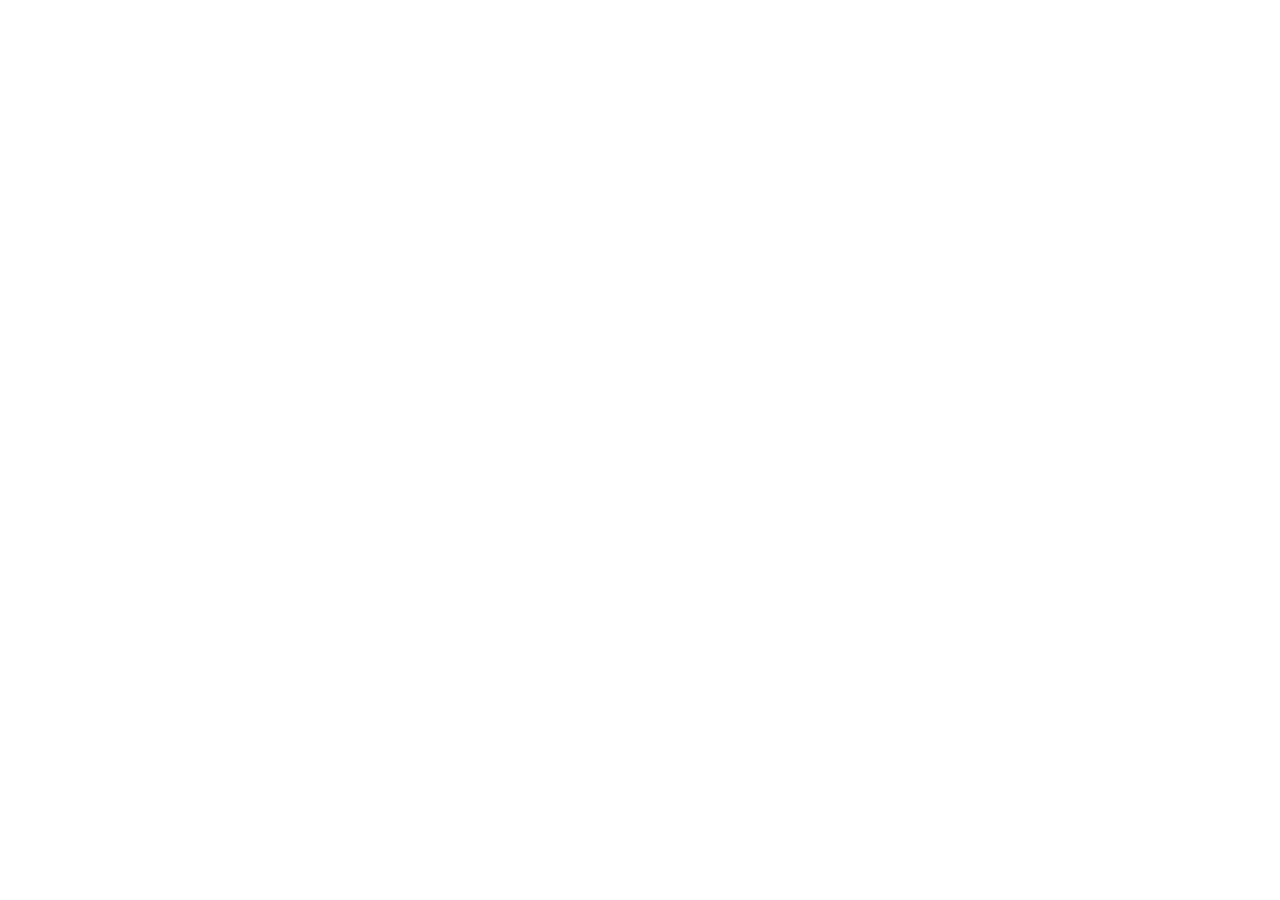
==== static/index.html @ a9716b4d "Backend done" ====
<!DOCTYPE html>
<html lang="en">
<head>
    <meta charset="UTF-8">
    <meta name="viewport" content="width=device-width, initial-scale=1.0">
    <title>Judges of Hades</title>
    <script src="https://cdn.tailwindcss.com"></script>
    <script crossorigin src="https://unpkg.com/react@18/umd/react.production.min.js"></script>
    <script crossorigin src="https://unpkg.com/react-dom@18/umd/react-dom.production.min.js"></script>
    <script src="https://unpkg.com/@babel/standalone/babel.min.js"></script>
</head>
<body>
    <div id="root"></div>

    <script type="text/babel">
        const { useState } = React;

        // Simple icon components
        const Gavel = ({ className }) => (
            <svg className={className} fill="none" stroke="currentColor" viewBox="0 0 24 24">
                <path strokeLinecap="round" strokeLinejoin="round" strokeWidth={2} d="M3 6l3 1m0 0l-3 9a5.002 5.002 0 006.001 0M6 7l3 9M6 7l6-2m6 2l3-1m-3 1l-3 9a5.002 5.002 0 006.001 0M18 7l3 9m-3-9l-6-2m0-2v2m0 16V5m0 16H9m3 0h3" />
            </svg>
        );

        const Send = ({ className }) => (
            <svg className={className} fill="none" stroke="currentColor" viewBox="0 0 24 24">
                <path strokeLinecap="round" strokeLinejoin="round" strokeWidth={2} d="M12 19l9 2-9-18-9 18 9-2zm0 0v-8" />
            </svg>
        );

        const Brain = ({ className }) => (
            <svg className={className} fill="none" stroke="currentColor" viewBox="0 0 24 24">
                <path strokeLinecap="round" strokeLinejoin="round" strokeWidth={2} d="M9.663 17h4.673M12 3v1m6.364 1.636l-.707.707M21 12h-1M4 12H3m3.343-5.657l-.707-.707m2.828 9.9a5 5 0 117.072 0l-.548.547A3.374 3.374 0 0014 18.469V19a2 2 0 11-4 0v-.531c0-.895-.356-1.754-.988-2.386l-.548-.547z" />
            </svg>
        );

        const Cog = ({ className }) => (
            <svg className={className} fill="none" stroke="currentColor" viewBox="0 0 24 24">
                <path strokeLinecap="round" strokeLinejoin="round" strokeWidth={2} d="M10.325 4.317c.426-1.756 2.924-1.756 3.35 0a1.724 1.724 0 002.573 1.066c1.543-.94 3.31.826 2.37 2.37a1.724 1.724 0 001.065 2.572c1.756.426 1.756 2.924 0 3.35a1.724 1.724 0 00-1.066 2.573c.94 1.543-.826 3.31-2.37 2.37a1.724 1.724 0 00-2.572 1.065c-.426 1.756-2.924 1.756-3.35 0a1.724 1.724 0 00-2.573-1.066c-1.543.94-3.31-.826-2.37-2.37a1.724 1.724 0 00-1.065-2.572c-1.756-.426-1.756-2.924 0-3.35a1.724 1.724 0 001.066-2.573c-.94-1.543.826-3.31 2.37-2.37.996.608 2.296.07 2.572-1.065z" />
                <path strokeLinecap="round" strokeLinejoin="round" strokeWidth={2} d="M15 12a3 3 0 11-6 0 3 3 0 016 0z" />
            </svg>
        );

        const DollarSign = ({ className }) => (
            <svg className={className} fill="none" stroke="currentColor" viewBox="0 0 24 24">
                <path strokeLinecap="round" strokeLinejoin="round" strokeWidth={2} d="M12 8c-1.657 0-3 .895-3 2s1.343 2 3 2 3 .895 3 2-1.343 2-3 2m0-8c1.11 0 2.08.402 2.599 1M12 8V7m0 1v8m0 0v1m0-1c-1.11 0-2.08-.402-2.599-1M21 12a9 9 0 11-18 0 9 9 0 0118 0z" />
            </svg>
        );

        const ThumbsUp = ({ className }) => (
            <svg className={className} fill="none" stroke="currentColor" viewBox="0 0 24 24">
                <path strokeLinecap="round" strokeLinejoin="round" strokeWidth={2} d="M14 10h4.764a2 2 0 011.789 2.894l-3.5 7A2 2 0 0115.263 21h-4.017c-.163 0-.326-.02-.485-.06L7 20m7-10V5a2 2 0 00-2-2h-.095c-.5 0-.905.405-.905.905 0 .714-.211 1.412-.608 2.006L7 11v9m7-10h-2M7 20H5a2 2 0 01-2-2v-6a2 2 0 012-2h2.5" />
            </svg>
        );

        const AlertCircle = ({ className }) => (
            <svg className={className} fill="none" stroke="currentColor" viewBox="0 0 24 24">
                <path strokeLinecap="round" strokeLinejoin="round" strokeWidth={2} d="M12 8v4m0 4h.01M21 12a9 9 0 11-18 0 9 9 0 0118 0z" />
            </svg>
        );

        const Loader2 = ({ className }) => (
            <svg className={className} fill="none" stroke="currentColor" viewBox="0 0 24 24">
                <path strokeLinecap="round" strokeLinejoin="round" strokeWidth={2} d="M4 4v5h.582m15.356 2A8.001 8.001 0 004.582 9m0 0H9m11 11v-5h-.581m0 0a8.003 8.003 0 01-15.357-2m15.357 2H15" />
            </svg>
        );

        function HadesUI() {
            const [problem, setProblem] = useState('');
            const [loading, setLoading] = useState(false);
            const [result, setResult] = useState(null);
            const [error, setError] = useState('');
            const [feedbackSent, setFeedbackSent] = useState(false);

            const API_URL = '';  // Empty string uses same origin

            const handleSubmit = async () => {
                if (!problem.trim()) return;

                setLoading(true);
                setError('');
                setResult(null);
                setFeedbackSent(false);

                try {
                    const response = await fetch(`${API_URL}/decide`, {
                        method: 'POST',
                        headers: { 'Content-Type': 'application/json' },
                        body: JSON.stringify({ problem: problem.trim() })
                    });

                    if (!response.ok) throw new Error('Failed to get decision');

                    const data = await response.json();
                    setResult(data);
                } catch (err) {
                    setError(err.message || 'Something went wrong. Make sure your API is running.');
                } finally {
                    setLoading(false);
                }
            };

            const handleFeedback = async (agent) => {
                if (!result?.decision_id) return;

                try {
                    await fetch(`${API_URL}/feedback`, {
                        method: 'POST',
                        headers: { 'Content-Type': 'application/json' },
                        body: JSON.stringify({
                            decision_id: result.decision_id,
                            chosen_agent: agent
                        })
                    });
                    setFeedbackSent(true);
                } catch (err) {
                    console.error('Feedback error:', err);
                }
            };

            return (
                <div className="min-h-screen bg-gradient-to-br from-gray-900 via-purple-900 to-gray-900 p-4 md:p-8">
                    <div className="max-w-6xl mx-auto">
                        <div className="text-center mb-8">
                            <div className="flex items-center justify-center gap-3 mb-2">
                                <Gavel className="w-10 h-10 text-purple-400" />
                                <h1 className="text-4xl md:text-5xl font-bold text-white">
                                    Judges of Hades
                                </h1>
                            </div>
                            <p className="text-gray-300 text-lg">
                                Multi-Agent Decision Intelligence System
                            </p>
                        </div>

                        <div className="bg-gray-800/50 backdrop-blur-sm rounded-2xl p-6 md:p-8 shadow-2xl border border-purple-500/20 mb-8">
                            <label className="block text-gray-200 font-semibold mb-3 text-lg">
                                Describe your business problem:
                            </label>
                            <textarea
                                value={problem}
                                onChange={(e) => setProblem(e.target.value)}
                                placeholder="e.g., Should we expand to a new market with limited budget?"
                                className="w-full h-32 bg-gray-700/50 text-white rounded-lg p-4 border border-gray-600 focus:border-purple-500 focus:ring-2 focus:ring-purple-500/50 outline-none resize-none"
                                disabled={loading}
                            />
                            <button
                                onClick={handleSubmit}
                                disabled={loading || !problem.trim()}
                                className="mt-4 w-full md:w-auto px-8 py-3 bg-purple-600 hover:bg-purple-700 disabled:bg-gray-600 disabled:cursor-not-allowed text-white font-semibold rounded-lg transition-colors flex items-center justify-center gap-2"
                            >
                                {loading ? (
                                    <>
                                        <Loader2 className="w-5 h-5 animate-spin" />
                                        Consulting the Judges...
                                    </>
                                ) : (
                                    <>
                                        <Send className="w-5 h-5" />
                                        Get Decision
                                    </>
                                )}
                            </button>

                            {error && (
                                <div className="mt-4 bg-red-900/30 border border-red-500 rounded-lg p-4 flex items-start gap-3">
                                    <AlertCircle className="w-5 h-5 text-red-400 flex-shrink-0 mt-0.5" />
                                    <div>
                                        <p className="text-red-200 font-semibold">Error</p>
                                        <p className="text-red-300 text-sm">{error}</p>
                                    </div>
                                </div>
                            )}
                        </div>

                        {result && (
                            <div className="space-y-6">
                                <div className="grid md:grid-cols-3 gap-4">
                                    <div className="bg-gradient-to-br from-blue-900/50 to-gray-800/50 rounded-xl p-5 border border-blue-500/30">
                                        <div className="flex items-center gap-2 mb-3">
                                            <Brain className="w-6 h-6 text-blue-400" />
                                            <h3 className="text-xl font-bold text-white">Sales</h3>
                                        </div>
                                        <p className="text-gray-300 text-sm leading-relaxed">
                                            {result.agents?.sales || 'No recommendation'}
                                        </p>
                                        {!feedbackSent && (
                                            <button
                                                onClick={() => handleFeedback('sales')}
                                                className="mt-4 text-blue-400 hover:text-blue-300 text-sm font-medium flex items-center gap-1"
                                            >
                                                <ThumbsUp className="w-4 h-4" />
                                                Prefer this
                                            </button>
                                        )}
                                    </div>

                                    <div className="bg-gradient-to-br from-green-900/50 to-gray-800/50 rounded-xl p-5 border border-green-500/30">
                                        <div className="flex items-center gap-2 mb-3">
                                            <Cog className="w-6 h-6 text-green-400" />
                                            <h3 className="text-xl font-bold text-white">Operations</h3>
                                        </div>
                                        <p className="text-gray-300 text-sm leading-relaxed">
                                            {result.agents?.operations || 'No recommendation'}
                                        </p>
                                        {!feedbackSent && (
                                            <button
                                                onClick={() => handleFeedback('operations')}
                                                className="mt-4 text-green-400 hover:text-green-300 text-sm font-medium flex items-center gap-1"
                                            >
                                                <ThumbsUp className="w-4 h-4" />
                                                Prefer this
                                            </button>
                                        )}
                                    </div>

                                    <div className="bg-gradient-to-br from-yellow-900/50 to-gray-800/50 rounded-xl p-5 border border-yellow-500/30">
                                        <div className="flex items-center gap-2 mb-3">
                                            <DollarSign className="w-6 h-6 text-yellow-400" />
                                            <h3 className="text-xl font-bold text-white">Finance</h3>
                                        </div>
                                        <p className="text-gray-300 text-sm leading-relaxed">
                                            {result.agents?.finance || 'No recommendation'}
                                        </p>
                                        {!feedbackSent && (
                                            <button
                                                onClick={() => handleFeedback('finance')}
                                                className="mt-4 text-yellow-400 hover:text-yellow-300 text-sm font-medium flex items-center gap-1"
                                            >
                                                <ThumbsUp className="w-4 h-4" />
                                                Prefer this
                                            </button>
                                        )}
                                    </div>
                                </div>

                                <div className="bg-gradient-to-r from-purple-900/50 to-pink-900/50 rounded-2xl p-6 md:p-8 border border-purple-500/30 shadow-2xl">
                                    <div className="flex items-center gap-3 mb-4">
                                        <Gavel className="w-8 h-8 text-purple-400" />
                                        <h2 className="text-2xl md:text-3xl font-bold text-white">
                                            Final Verdict
                                        </h2>
                                    </div>
                                    <p className="text-gray-100 text-lg leading-relaxed">
                                        {result.final_decision}
                                    </p>
                                    {!feedbackSent && (
                                        <button
                                            onClick={() => handleFeedback('hades')}
                                            className="mt-6 text-purple-400 hover:text-purple-300 font-medium flex items-center gap-2"
                                        >
                                            <ThumbsUp className="w-5 h-5" />
                                            Prefer this final decision
                                        </button>
                                    )}
                                    {feedbackSent && (
                                        <div className="mt-4 text-green-400 flex items-center gap-2">
                                            <ThumbsUp className="w-5 h-5" />
                                            <span>Thank you for your feedback!</span>
                                        </div>
                                    )}
                                </div>

                                <div className="text-center text-gray-400 text-sm">
                                    Decision ID: {result.decision_id}
                                </div>
                            </div>
                        )}
                    </div>
                </div>
            );
        }

        ReactDOM.render(<HadesUI />, document.getElementById('root'));
    </script>
</body>
</html>
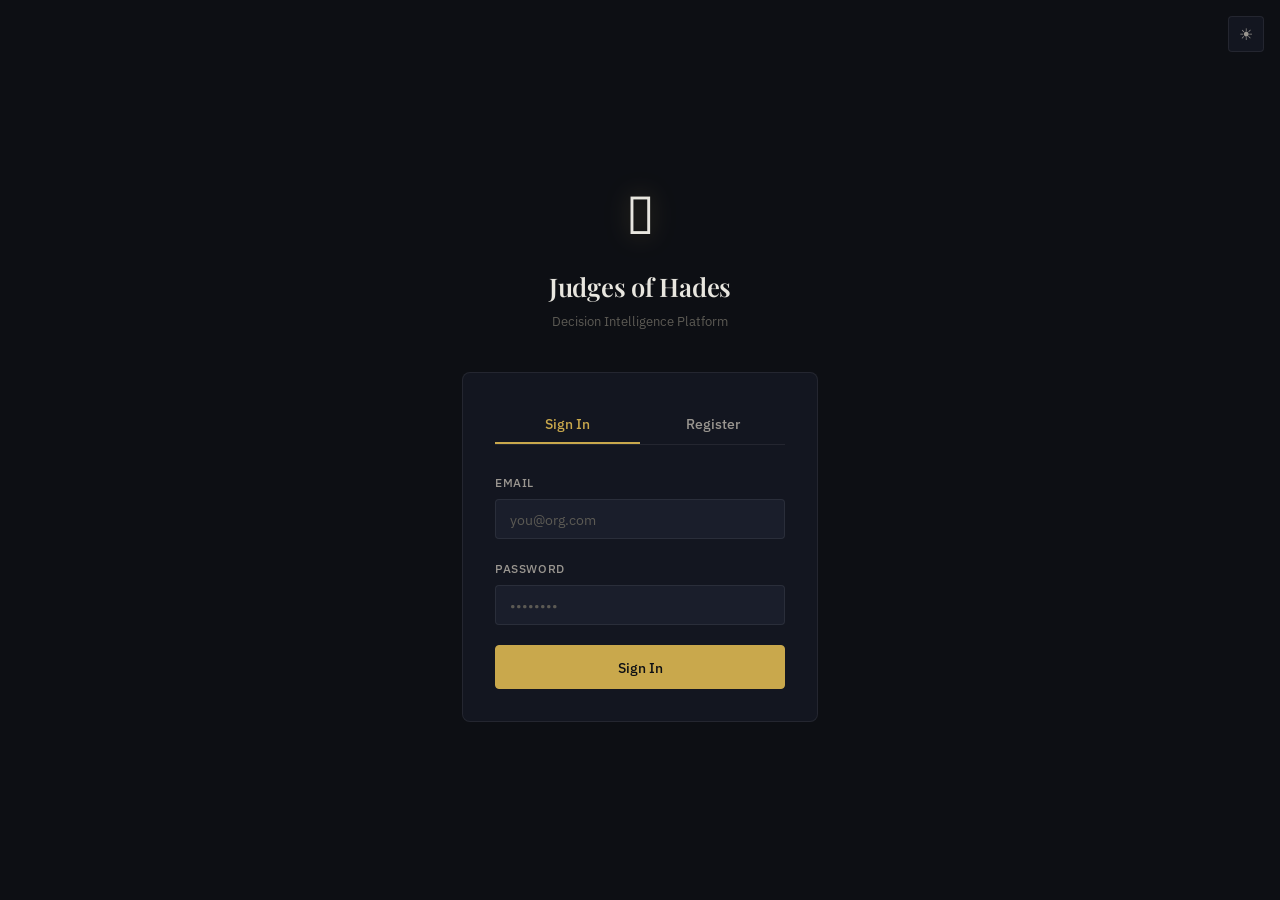
==== commit 7af3ccd1: "v1 complete needs polishing also add some visuals maybe usage graphs or something....." ====
--- a/static/index.html
+++ b/static/index.html
@@ -1,277 +1,320 @@
 <!DOCTYPE html>
 <html lang="en">
 <head>
-    <meta charset="UTF-8">
-    <meta name="viewport" content="width=device-width, initial-scale=1.0">
-    <title>Judges of Hades</title>
-    <script src="https://cdn.tailwindcss.com"></script>
-    <script crossorigin src="https://unpkg.com/react@18/umd/react.production.min.js"></script>
-    <script crossorigin src="https://unpkg.com/react-dom@18/umd/react-dom.production.min.js"></script>
-    <script src="https://unpkg.com/@babel/standalone/babel.min.js"></script>
+  <meta charset="UTF-8">
+  <meta name="viewport" content="width=device-width, initial-scale=1.0">
+  <title>Council — Judges of Hades</title>
+  <link rel="stylesheet" href="/static/style.css">
+  <style>
+    .council-layout { display: grid; grid-template-columns: 380px 1fr; gap: 1.5rem; align-items: start; }
+    .submit-card { position: sticky; top: 72px; }
+    .problem-select-row {
+      display: flex; gap: 8px; align-items: flex-end; margin-bottom: 1rem;
+    }
+    .problem-select-row .select { flex: 1; }
+    .version-row {
+      display: flex; align-items: center; gap: 8px;
+      padding: 0.6rem 0.75rem;
+      background: var(--bg-3); border-radius: var(--radius);
+      margin-bottom: 1rem; font-size: 0.8rem;
+    }
+    .version-dot {
+      width: 6px; height: 6px; border-radius: 50%;
+      background: var(--gold); flex-shrink: 0;
+    }
+    .result-area { min-height: 300px; }
+    .polling-state {
+      display: flex; flex-direction: column; align-items: center;
+      gap: 1rem; padding: 3rem 2rem; text-align: center;
+    }
+    .polling-state .spinner { width: 32px; height: 32px; border-width: 3px; }
+    .polling-label { font-family: var(--font-serif); font-size: 1.1rem; color: var(--text-2); }
+    .polling-sub { font-size: 0.8rem; color: var(--text-3); font-family: var(--font-mono); }
+    .agent-grid { display: flex; flex-direction: column; gap: 8px; }
+    .feedback-row {
+      display: flex; align-items: center; gap: 8px;
+      padding: 1rem 1.25rem;
+      background: var(--bg-2); border: 1px solid var(--border);
+      border-radius: var(--radius-lg); margin-top: 1rem;
+    }
+    .feedback-label { font-size: 0.8rem; color: var(--text-2); margin-right: auto; }
+    .star-btn {
+      background: none; border: none;
+      font-size: 1.1rem; cursor: pointer; opacity: 0.35;
+      transition: opacity var(--transition), transform var(--transition);
+      padding: 2px;
+    }
+    .star-btn:hover, .star-btn.active { opacity: 1; transform: scale(1.2); }
+    .agent-trust-btn {
+      background: var(--bg-3); border: 1px solid var(--border);
+      border-radius: var(--radius); padding: 3px 10px;
+      font-size: 0.75rem; font-family: var(--font-mono);
+      color: var(--text-2); cursor: pointer;
+      transition: all var(--transition);
+    }
+    .agent-trust-btn:hover { border-color: var(--border-gold); color: var(--gold); }
+    .agent-trust-btn.chosen { background: var(--gold-glow); border-color: var(--border-gold); color: var(--gold); }
+    .run-meta {
+      display: flex; flex-wrap: wrap; gap: 1rem;
+      padding: 0.75rem 1rem;
+      background: var(--bg-3); border-radius: var(--radius);
+      margin-bottom: 1.25rem;
+      font-size: 0.75rem; font-family: var(--font-mono); color: var(--text-3);
+    }
+    .run-meta span b { color: var(--text-2); }
+    @media (max-width: 900px) {
+      .council-layout { grid-template-columns: 1fr; }
+      .submit-card { position: static; }
+    }
+  </style>
 </head>
 <body>
-    <div id="root"></div>
-
-    <script type="text/babel">
-        const { useState } = React;
-
-        // Simple icon components
-        const Gavel = ({ className }) => (
-            <svg className={className} fill="none" stroke="currentColor" viewBox="0 0 24 24">
-                <path strokeLinecap="round" strokeLinejoin="round" strokeWidth={2} d="M3 6l3 1m0 0l-3 9a5.002 5.002 0 006.001 0M6 7l3 9M6 7l6-2m6 2l3-1m-3 1l-3 9a5.002 5.002 0 006.001 0M18 7l3 9m-3-9l-6-2m0-2v2m0 16V5m0 16H9m3 0h3" />
-            </svg>
-        );
-
-        const Send = ({ className }) => (
-            <svg className={className} fill="none" stroke="currentColor" viewBox="0 0 24 24">
-                <path strokeLinecap="round" strokeLinejoin="round" strokeWidth={2} d="M12 19l9 2-9-18-9 18 9-2zm0 0v-8" />
-            </svg>
-        );
-
-        const Brain = ({ className }) => (
-            <svg className={className} fill="none" stroke="currentColor" viewBox="0 0 24 24">
-                <path strokeLinecap="round" strokeLinejoin="round" strokeWidth={2} d="M9.663 17h4.673M12 3v1m6.364 1.636l-.707.707M21 12h-1M4 12H3m3.343-5.657l-.707-.707m2.828 9.9a5 5 0 117.072 0l-.548.547A3.374 3.374 0 0014 18.469V19a2 2 0 11-4 0v-.531c0-.895-.356-1.754-.988-2.386l-.548-.547z" />
-            </svg>
-        );
-
-        const Cog = ({ className }) => (
-            <svg className={className} fill="none" stroke="currentColor" viewBox="0 0 24 24">
-                <path strokeLinecap="round" strokeLinejoin="round" strokeWidth={2} d="M10.325 4.317c.426-1.756 2.924-1.756 3.35 0a1.724 1.724 0 002.573 1.066c1.543-.94 3.31.826 2.37 2.37a1.724 1.724 0 001.065 2.572c1.756.426 1.756 2.924 0 3.35a1.724 1.724 0 00-1.066 2.573c.94 1.543-.826 3.31-2.37 2.37a1.724 1.724 0 00-2.572 1.065c-.426 1.756-2.924 1.756-3.35 0a1.724 1.724 0 00-2.573-1.066c-1.543.94-3.31-.826-2.37-2.37a1.724 1.724 0 00-1.065-2.572c-1.756-.426-1.756-2.924 0-3.35a1.724 1.724 0 001.066-2.573c-.94-1.543.826-3.31 2.37-2.37.996.608 2.296.07 2.572-1.065z" />
-                <path strokeLinecap="round" strokeLinejoin="round" strokeWidth={2} d="M15 12a3 3 0 11-6 0 3 3 0 016 0z" />
-            </svg>
-        );
-
-        const DollarSign = ({ className }) => (
-            <svg className={className} fill="none" stroke="currentColor" viewBox="0 0 24 24">
-                <path strokeLinecap="round" strokeLinejoin="round" strokeWidth={2} d="M12 8c-1.657 0-3 .895-3 2s1.343 2 3 2 3 .895 3 2-1.343 2-3 2m0-8c1.11 0 2.08.402 2.599 1M12 8V7m0 1v8m0 0v1m0-1c-1.11 0-2.08-.402-2.599-1M21 12a9 9 0 11-18 0 9 9 0 0118 0z" />
-            </svg>
-        );
-
-        const ThumbsUp = ({ className }) => (
-            <svg className={className} fill="none" stroke="currentColor" viewBox="0 0 24 24">
-                <path strokeLinecap="round" strokeLinejoin="round" strokeWidth={2} d="M14 10h4.764a2 2 0 011.789 2.894l-3.5 7A2 2 0 0115.263 21h-4.017c-.163 0-.326-.02-.485-.06L7 20m7-10V5a2 2 0 00-2-2h-.095c-.5 0-.905.405-.905.905 0 .714-.211 1.412-.608 2.006L7 11v9m7-10h-2M7 20H5a2 2 0 01-2-2v-6a2 2 0 012-2h2.5" />
-            </svg>
-        );
-
-        const AlertCircle = ({ className }) => (
-            <svg className={className} fill="none" stroke="currentColor" viewBox="0 0 24 24">
-                <path strokeLinecap="round" strokeLinejoin="round" strokeWidth={2} d="M12 8v4m0 4h.01M21 12a9 9 0 11-18 0 9 9 0 0118 0z" />
-            </svg>
-        );
-
-        const Loader2 = ({ className }) => (
-            <svg className={className} fill="none" stroke="currentColor" viewBox="0 0 24 24">
-                <path strokeLinecap="round" strokeLinejoin="round" strokeWidth={2} d="M4 4v5h.582m15.356 2A8.001 8.001 0 004.582 9m0 0H9m11 11v-5h-.581m0 0a8.003 8.003 0 01-15.357-2m15.357 2H15" />
-            </svg>
-        );
-
-        function HadesUI() {
-            const [problem, setProblem] = useState('');
-            const [loading, setLoading] = useState(false);
-            const [result, setResult] = useState(null);
-            const [error, setError] = useState('');
-            const [feedbackSent, setFeedbackSent] = useState(false);
-
-            const API_URL = '';  // Empty string uses same origin
-
-            const handleSubmit = async () => {
-                if (!problem.trim()) return;
-
-                setLoading(true);
-                setError('');
-                setResult(null);
-                setFeedbackSent(false);
-
-                try {
-                    const response = await fetch(`${API_URL}/decide`, {
-                        method: 'POST',
-                        headers: { 'Content-Type': 'application/json' },
-                        body: JSON.stringify({ problem: problem.trim() })
-                    });
-
-                    if (!response.ok) throw new Error('Failed to get decision');
-
-                    const data = await response.json();
-                    setResult(data);
-                } catch (err) {
-                    setError(err.message || 'Something went wrong. Make sure your API is running.');
-                } finally {
-                    setLoading(false);
-                }
-            };
-
-            const handleFeedback = async (agent) => {
-                if (!result?.decision_id) return;
-
-                try {
-                    await fetch(`${API_URL}/feedback`, {
-                        method: 'POST',
-                        headers: { 'Content-Type': 'application/json' },
-                        body: JSON.stringify({
-                            decision_id: result.decision_id,
-                            chosen_agent: agent
-                        })
-                    });
-                    setFeedbackSent(true);
-                } catch (err) {
-                    console.error('Feedback error:', err);
-                }
-            };
-
-            return (
-                <div className="min-h-screen bg-gradient-to-br from-gray-900 via-purple-900 to-gray-900 p-4 md:p-8">
-                    <div className="max-w-6xl mx-auto">
-                        <div className="text-center mb-8">
-                            <div className="flex items-center justify-center gap-3 mb-2">
-                                <Gavel className="w-10 h-10 text-purple-400" />
-                                <h1 className="text-4xl md:text-5xl font-bold text-white">
-                                    Judges of Hades
-                                </h1>
-                            </div>
-                            <p className="text-gray-300 text-lg">
-                                Multi-Agent Decision Intelligence System
-                            </p>
-                        </div>
-
-                        <div className="bg-gray-800/50 backdrop-blur-sm rounded-2xl p-6 md:p-8 shadow-2xl border border-purple-500/20 mb-8">
-                            <label className="block text-gray-200 font-semibold mb-3 text-lg">
-                                Describe your business problem:
-                            </label>
-                            <textarea
-                                value={problem}
-                                onChange={(e) => setProblem(e.target.value)}
-                                placeholder="e.g., Should we expand to a new market with limited budget?"
-                                className="w-full h-32 bg-gray-700/50 text-white rounded-lg p-4 border border-gray-600 focus:border-purple-500 focus:ring-2 focus:ring-purple-500/50 outline-none resize-none"
-                                disabled={loading}
-                            />
-                            <button
-                                onClick={handleSubmit}
-                                disabled={loading || !problem.trim()}
-                                className="mt-4 w-full md:w-auto px-8 py-3 bg-purple-600 hover:bg-purple-700 disabled:bg-gray-600 disabled:cursor-not-allowed text-white font-semibold rounded-lg transition-colors flex items-center justify-center gap-2"
-                            >
-                                {loading ? (
-                                    <>
-                                        <Loader2 className="w-5 h-5 animate-spin" />
-                                        Consulting the Judges...
-                                    </>
-                                ) : (
-                                    <>
-                                        <Send className="w-5 h-5" />
-                                        Get Decision
-                                    </>
-                                )}
-                            </button>
-
-                            {error && (
-                                <div className="mt-4 bg-red-900/30 border border-red-500 rounded-lg p-4 flex items-start gap-3">
-                                    <AlertCircle className="w-5 h-5 text-red-400 flex-shrink-0 mt-0.5" />
-                                    <div>
-                                        <p className="text-red-200 font-semibold">Error</p>
-                                        <p className="text-red-300 text-sm">{error}</p>
-                                    </div>
-                                </div>
-                            )}
-                        </div>
-
-                        {result && (
-                            <div className="space-y-6">
-                                <div className="grid md:grid-cols-3 gap-4">
-                                    <div className="bg-gradient-to-br from-blue-900/50 to-gray-800/50 rounded-xl p-5 border border-blue-500/30">
-                                        <div className="flex items-center gap-2 mb-3">
-                                            <Brain className="w-6 h-6 text-blue-400" />
-                                            <h3 className="text-xl font-bold text-white">Sales</h3>
-                                        </div>
-                                        <p className="text-gray-300 text-sm leading-relaxed">
-                                            {result.agents?.sales || 'No recommendation'}
-                                        </p>
-                                        {!feedbackSent && (
-                                            <button
-                                                onClick={() => handleFeedback('sales')}
-                                                className="mt-4 text-blue-400 hover:text-blue-300 text-sm font-medium flex items-center gap-1"
-                                            >
-                                                <ThumbsUp className="w-4 h-4" />
-                                                Prefer this
-                                            </button>
-                                        )}
-                                    </div>
-
-                                    <div className="bg-gradient-to-br from-green-900/50 to-gray-800/50 rounded-xl p-5 border border-green-500/30">
-                                        <div className="flex items-center gap-2 mb-3">
-                                            <Cog className="w-6 h-6 text-green-400" />
-                                            <h3 className="text-xl font-bold text-white">Operations</h3>
-                                        </div>
-                                        <p className="text-gray-300 text-sm leading-relaxed">
-                                            {result.agents?.operations || 'No recommendation'}
-                                        </p>
-                                        {!feedbackSent && (
-                                            <button
-                                                onClick={() => handleFeedback('operations')}
-                                                className="mt-4 text-green-400 hover:text-green-300 text-sm font-medium flex items-center gap-1"
-                                            >
-                                                <ThumbsUp className="w-4 h-4" />
-                                                Prefer this
-                                            </button>
-                                        )}
-                                    </div>
-
-                                    <div className="bg-gradient-to-br from-yellow-900/50 to-gray-800/50 rounded-xl p-5 border border-yellow-500/30">
-                                        <div className="flex items-center gap-2 mb-3">
-                                            <DollarSign className="w-6 h-6 text-yellow-400" />
-                                            <h3 className="text-xl font-bold text-white">Finance</h3>
-                                        </div>
-                                        <p className="text-gray-300 text-sm leading-relaxed">
-                                            {result.agents?.finance || 'No recommendation'}
-                                        </p>
-                                        {!feedbackSent && (
-                                            <button
-                                                onClick={() => handleFeedback('finance')}
-                                                className="mt-4 text-yellow-400 hover:text-yellow-300 text-sm font-medium flex items-center gap-1"
-                                            >
-                                                <ThumbsUp className="w-4 h-4" />
-                                                Prefer this
-                                            </button>
-                                        )}
-                                    </div>
-                                </div>
-
-                                <div className="bg-gradient-to-r from-purple-900/50 to-pink-900/50 rounded-2xl p-6 md:p-8 border border-purple-500/30 shadow-2xl">
-                                    <div className="flex items-center gap-3 mb-4">
-                                        <Gavel className="w-8 h-8 text-purple-400" />
-                                        <h2 className="text-2xl md:text-3xl font-bold text-white">
-                                            Final Verdict
-                                        </h2>
-                                    </div>
-                                    <p className="text-gray-100 text-lg leading-relaxed">
-                                        {result.final_decision}
-                                    </p>
-                                    {!feedbackSent && (
-                                        <button
-                                            onClick={() => handleFeedback('hades')}
-                                            className="mt-6 text-purple-400 hover:text-purple-300 font-medium flex items-center gap-2"
-                                        >
-                                            <ThumbsUp className="w-5 h-5" />
-                                            Prefer this final decision
-                                        </button>
-                                    )}
-                                    {feedbackSent && (
-                                        <div className="mt-4 text-green-400 flex items-center gap-2">
-                                            <ThumbsUp className="w-5 h-5" />
-                                            <span>Thank you for your feedback!</span>
-                                        </div>
-                                    )}
-                                </div>
-
-                                <div className="text-center text-gray-400 text-sm">
-                                    Decision ID: {result.decision_id}
-                                </div>
-                            </div>
-                        )}
-                    </div>
+  <div class="nav" id="nav"></div>
+
+  <div class="page">
+    <div class="page-header">
+      <div>
+        <div class="page-title">The Council</div>
+        <div class="page-subtitle">Submit a problem. The three judges deliberate. Hades decides.</div>
+      </div>
+    </div>
+
+    <div class="council-layout">
+      <!-- Left: submit panel -->
+      <div class="submit-card card">
+        <div class="card-header">
+          <div class="card-title">New Deliberation</div>
+        </div>
+
+        <div id="submit-alert"></div>
+
+        <div class="field">
+          <label class="label">Problem</label>
+          <select class="select" id="problem-select" onchange="onProblemChange()">
+            <option value="">— create new —</option>
+          </select>
+        </div>
+
+        <div id="new-problem-fields">
+          <div class="field">
+            <label class="label">Problem Title</label>
+            <input class="input" id="problem-title" placeholder="Short descriptive title">
+          </div>
+          <div class="field">
+            <label class="label">Visibility</label>
+            <select class="select" id="problem-visibility">
+              <option value="private">Private</option>
+              <option value="org">Organisation</option>
+              <option value="public">Public</option>
+            </select>
+          </div>
+        </div>
+
+        <div class="field">
+          <label class="label">Describe the Problem</label>
+          <textarea class="textarea" id="problem-text" rows="5"
+            placeholder="Describe the decision or problem you need the council to deliberate on..."></textarea>
+        </div>
+
+        <button class="btn btn-primary btn-lg" style="width:100%" id="submit-btn" onclick="submitProblem()">
+          Convene the Council
+        </button>
+      </div>
+
+      <!-- Right: result panel -->
+      <div class="result-area" id="result-area">
+        <div class="empty">
+          <div class="empty-icon">⚖</div>
+          <div class="empty-title">Awaiting deliberation</div>
+          <div class="empty-sub">Submit a problem to convene the council.</div>
+        </div>
+      </div>
+    </div>
+  </div>
+
+  <script src="/static/app.js"></script>
+  <script>
+    if (!Auth.requireLogin()) throw '';
+    renderNav('council');
+
+    let problems = [];
+    let currentRun = null;
+    let pollTimer = null;
+    let feedbackState = { rating: 0, chosen: null };
+
+    async function init() {
+      try {
+        problems = await api.get('/problems?page_size=50');
+        const sel = document.getElementById('problem-select');
+        problems.forEach(p => {
+          const o = document.createElement('option');
+          o.value = p.id;
+          o.textContent = p.title;
+          sel.appendChild(o);
+        });
+      } catch {}
+    }
+
+    function onProblemChange() {
+      const val = document.getElementById('problem-select').value;
+      document.getElementById('new-problem-fields').style.display = val ? 'none' : 'block';
+    }
+
+    async function submitProblem() {
+      clearAlert('submit-alert');
+      const text = document.getElementById('problem-text').value.trim();
+      if (!text) { showAlert('submit-alert', 'Please describe the problem.'); return; }
+
+      setLoading('submit-btn', true, 'Convene the Council');
+      try {
+        let problemId = document.getElementById('problem-select').value;
+
+        if (!problemId) {
+          const title = document.getElementById('problem-title').value.trim() || text.slice(0, 60);
+          const vis   = document.getElementById('problem-visibility').value;
+          const prob  = await api.post('/problems', { title, visibility: vis });
+          problemId   = prob.id;
+        }
+
+        const run = await api.post(`/problems/${problemId}/runs`, { problem_text: text });
+        currentRun = run;
+        showPolling(run);
+        pollForResult(run.id);
+      } catch (err) {
+        showAlert('submit-alert', err.detail || 'Failed to submit.');
+        setLoading('submit-btn', false, 'Convene the Council');
+      }
+    }
+
+    function showPolling(run) {
+      document.getElementById('result-area').innerHTML = `
+        <div class="card polling-state">
+          <div class="spinner"></div>
+          <div class="polling-label">The council is deliberating…</div>
+          <div class="polling-sub mono">RUN · v${run.version} · ${run.id.slice(0,8).toUpperCase()}</div>
+        </div>
+      `;
+      setLoading('submit-btn', false, 'Convene the Council');
+    }
+
+    function pollForResult(runId) {
+      if (pollTimer) clearInterval(pollTimer);
+      pollTimer = setInterval(async () => {
+        try {
+          const run = await api.get(`/runs/${runId}`);
+          if (run.status === 'done') {
+            clearInterval(pollTimer);
+            await showResult(run);
+          } else if (run.status === 'failed') {
+            clearInterval(pollTimer);
+            document.getElementById('result-area').innerHTML = `
+              <div class="alert alert-error">The council failed to reach a verdict. Please try again.</div>`;
+          }
+        } catch {}
+      }, 2500);
+    }
+
+    async function showResult(run) {
+      let agentOutputs = [];
+      try { agentOutputs = await api.get(`/runs/${run.id}/agents`); } catch {}
+
+      const agentMap = {};
+      agentOutputs.forEach(a => agentMap[a.agent_name] = a);
+
+      const agents = [
+        { key: 'sales',      label: 'Sales Strategist',      icon: 'S', cls: 'icon-sales'   },
+        { key: 'operations', label: 'Operations Strategist',  icon: 'O', cls: 'icon-ops'     },
+        { key: 'finance',    label: 'Finance Strategist',     icon: 'F', cls: 'icon-finance' },
+      ];
+
+      const accordions = agents.map(a => {
+        const out = agentMap[a.key];
+        if (!out) return '';
+        return `
+          <div class="accordion" onclick="accordion(this)">
+            <button class="accordion-trigger">
+              <span class="accordion-label">
+                <span class="accordion-agent-icon ${a.cls}">${a.icon}</span>
+                ${a.label}
+              </span>
+              <span class="accordion-chevron">▾</span>
+            </button>
+            <div class="accordion-body">
+              <div class="accordion-content">
+                ${out.raw_output}
+                <div class="accordion-meta">
+                  <span>⏱ ${out.latency_ms}ms</span>
+                  ${out.tokens_used ? `<span>◈ ${out.tokens_used} tokens</span>` : ''}
                 </div>
-            );
+              </div>
+            </div>
+          </div>`;
+      }).join('');
+
+      document.getElementById('result-area').innerHTML = `
+        <div class="run-meta">
+          <span><b>Run</b> v${run.version}</span>
+          <span><b>ID</b> ${run.id.slice(0,8).toUpperCase()}</span>
+          <span><b>Completed</b> ${fmtDate(run.completed_at)}</span>
+        </div>
+
+        <div class="decision-card">
+          <div class="decision-card-header">
+            <span class="decision-crown">𓂀</span>
+            <div>
+              <div class="decision-label">Final Verdict — Hades</div>
+            </div>
+          </div>
+          <div class="decision-body">${run.final_decision}</div>
+        </div>
+
+        <div class="agent-grid">${accordions}</div>
+
+        <div class="feedback-row" id="feedback-row">
+          <span class="feedback-label">Rate this verdict:</span>
+          ${[1,2,3,4,5].map(n => `
+            <button class="star-btn" onclick="setRating(${n})" data-star="${n}">★</button>`).join('')}
+          <span style="width:1px;background:var(--border);height:20px;margin:0 4px"></span>
+          <span style="font-size:0.75rem;color:var(--text-3);margin-right:4px">Most helpful:</span>
+          ${agents.map(a => `
+            <button class="agent-trust-btn" onclick="setChosen('${a.key}', this)">${a.key}</button>`).join('')}
+          <button class="btn btn-primary btn-sm" onclick="submitFeedback('${run.id}')">Save</button>
+        </div>
+      `;
+
+      feedbackState = { rating: 0, chosen: null };
+    }
+
+    function setRating(n) {
+      feedbackState.rating = n;
+      document.querySelectorAll('.star-btn').forEach(b => {
+        b.classList.toggle('active', parseInt(b.dataset.star) <= n);
+      });
+    }
+
+    function setChosen(agent, btn) {
+      feedbackState.chosen = agent;
+      document.querySelectorAll('.agent-trust-btn').forEach(b => b.classList.remove('chosen'));
+      btn.classList.add('chosen');
+    }
+
+    async function submitFeedback(runId) {
+      try {
+        await api.post(`/runs/${runId}/feedback`, {
+          rating:       feedbackState.rating || null,
+          chosen_agent: feedbackState.chosen,
+        });
+        const row = document.getElementById('feedback-row');
+        if (row) row.innerHTML = `<span class="text-gold" style="font-size:0.85rem">✓ Feedback recorded</span>`;
+      } catch (err) {
+        if (err.status === 409) {
+          const row = document.getElementById('feedback-row');
+          if (row) row.innerHTML = `<span class="text-muted" style="font-size:0.85rem">Feedback already submitted for this run.</span>`;
         }
-
-        ReactDOM.render(<HadesUI />, document.getElementById('root'));
-    </script>
+      }
+    }
+
+    init();
+  </script>
 </body>
-</html>+</html>
--- a/static/style.css
+++ b/static/style.css
@@ -0,0 +1,953 @@
+@import url('https://fonts.googleapis.com/css2?family=Playfair+Display:wght@400;600;700&family=IBM+Plex+Mono:wght@400;500&family=IBM+Plex+Sans:wght@300;400;500;600&display=swap');
+
+/* ── Tokens ────────────────────────────────────────────────────────────────── */
+:root {
+  --gold: #C9A84C;
+  --gold-dim: #8B6F2E;
+  --gold-glow: rgba(201, 168, 76, 0.15);
+
+  --bg: #0D0F14;
+  --bg-2: #131620;
+  --bg-3: #1A1E2B;
+  --bg-4: #222738;
+
+  --border: rgba(255, 255, 255, 0.07);
+  --border-gold: rgba(201, 168, 76, 0.3);
+
+  --text: #E8E6DF;
+  --text-2: #9A9690;
+  --text-3: #5C5A54;
+
+  --red: #C0392B;
+  --green: #27AE60;
+  --blue: #2980B9;
+
+  --radius: 4px;
+  --radius-lg: 8px;
+
+  --font-serif: 'Playfair Display', Georgia, serif;
+  --font-sans: 'IBM Plex Sans', sans-serif;
+  --font-mono: 'IBM Plex Mono', monospace;
+
+  --transition: 150ms ease;
+  --shadow: 0 4px 24px rgba(0, 0, 0, 0.4);
+}
+
+[data-theme="light"] {
+  --bg: #F5F3EE;
+  --bg-2: #EDEAE2;
+  --bg-3: #E3DFD5;
+  --bg-4: #D8D3C7;
+
+  --border: rgba(0, 0, 0, 0.08);
+  --border-gold: rgba(139, 111, 46, 0.35);
+
+  --text: #1A1815;
+  --text-2: #5C5750;
+  --text-3: #9A9690;
+
+  --gold: #8B6F2E;
+  --gold-dim: #C9A84C;
+  --gold-glow: rgba(139, 111, 46, 0.1);
+
+  --shadow: 0 4px 24px rgba(0, 0, 0, 0.12);
+}
+
+/* ── Reset ─────────────────────────────────────────────────────────────────── */
+*,
+*::before,
+*::after {
+  box-sizing: border-box;
+  margin: 0;
+  padding: 0;
+}
+
+html {
+  font-size: 16px;
+  -webkit-font-smoothing: antialiased;
+}
+
+body {
+  font-family: var(--font-sans);
+  background: var(--bg);
+  color: var(--text);
+  min-height: 100vh;
+  line-height: 1.6;
+  transition: background var(--transition), color var(--transition);
+}
+
+a {
+  color: var(--gold);
+  text-decoration: none;
+}
+
+a:hover {
+  color: var(--gold-dim);
+}
+
+button {
+  font-family: var(--font-sans);
+  cursor: pointer;
+}
+
+input,
+textarea,
+select {
+  font-family: var(--font-sans);
+}
+
+/* ── Nav ────────────────────────────────────────────────────────────────────── */
+.nav {
+  position: sticky;
+  top: 0;
+  z-index: 100;
+  background: var(--bg);
+  border-bottom: 1px solid var(--border);
+  display: flex;
+  align-items: center;
+  justify-content: space-between;
+  padding: 0 2rem;
+  height: 56px;
+  backdrop-filter: blur(8px);
+}
+
+.nav-brand {
+  display: flex;
+  align-items: center;
+  gap: 10px;
+  font-family: var(--font-serif);
+  font-size: 1.2rem;
+  font-weight: 600;
+  color: var(--text);
+  letter-spacing: 0.01em;
+}
+
+.nav-brand .crown {
+  color: var(--gold);
+  font-size: 1.1rem;
+}
+
+.nav-links {
+  display: flex;
+  align-items: center;
+  gap: 0;
+}
+
+.nav-link {
+  display: flex;
+  align-items: center;
+  gap: 6px;
+  padding: 0 1rem;
+  height: 56px;
+  font-size: 0.85rem;
+  font-weight: 500;
+  color: var(--text-2);
+  border-bottom: 2px solid transparent;
+  transition: color var(--transition), border-color var(--transition);
+  white-space: nowrap;
+}
+
+.nav-link:hover {
+  color: var(--text);
+}
+
+.nav-link.active {
+  color: var(--gold);
+  border-bottom-color: var(--gold);
+}
+
+.nav-right {
+  display: flex;
+  align-items: center;
+  gap: 12px;
+}
+
+.nav-user {
+  font-size: 0.8rem;
+  color: var(--text-2);
+  font-family: var(--font-mono);
+}
+
+/* ── Theme toggle ───────────────────────────────────────────────────────────── */
+.theme-toggle {
+  width: 36px;
+  height: 36px;
+  border-radius: var(--radius);
+  border: 1px solid var(--border);
+  background: var(--bg-2);
+  color: var(--text-2);
+  font-size: 1rem;
+  display: flex;
+  align-items: center;
+  justify-content: center;
+  transition: border-color var(--transition), color var(--transition);
+}
+
+.theme-toggle:hover {
+  border-color: var(--border-gold);
+  color: var(--gold);
+}
+
+/* ── Layout ─────────────────────────────────────────────────────────────────── */
+.page {
+  max-width: 1200px;
+  margin: 0 auto;
+  padding: 2rem;
+}
+
+.page-sm {
+  max-width: 520px;
+  margin: 0 auto;
+  padding: 2rem;
+}
+
+.page-header {
+  display: flex;
+  align-items: flex-end;
+  justify-content: space-between;
+  margin-bottom: 2rem;
+  padding-bottom: 1.25rem;
+  border-bottom: 1px solid var(--border);
+}
+
+.page-title {
+  font-family: var(--font-serif);
+  font-size: 1.75rem;
+  font-weight: 600;
+  letter-spacing: -0.01em;
+  color: var(--text);
+}
+
+.page-subtitle {
+  font-size: 0.85rem;
+  color: var(--text-2);
+  margin-top: 4px;
+}
+
+/* ── Cards ──────────────────────────────────────────────────────────────────── */
+.card {
+  background: var(--bg-2);
+  border: 1px solid var(--border);
+  border-radius: var(--radius-lg);
+  padding: 1.5rem;
+}
+
+.card-sm {
+  padding: 1rem 1.25rem;
+}
+
+.card+.card {
+  margin-top: 1rem;
+}
+
+.card-header {
+  display: flex;
+  align-items: center;
+  justify-content: space-between;
+  margin-bottom: 1rem;
+}
+
+.card-title {
+  font-family: var(--font-serif);
+  font-size: 1rem;
+  font-weight: 600;
+  color: var(--text);
+}
+
+/* ── Grid ───────────────────────────────────────────────────────────────────── */
+.grid-2 {
+  display: grid;
+  grid-template-columns: 1fr 1fr;
+  gap: 1rem;
+}
+
+.grid-3 {
+  display: grid;
+  grid-template-columns: repeat(3, 1fr);
+  gap: 1rem;
+}
+
+.grid-4 {
+  display: grid;
+  grid-template-columns: repeat(4, 1fr);
+  gap: 1rem;
+}
+
+/* ── Buttons ────────────────────────────────────────────────────────────────── */
+.btn {
+  display: inline-flex;
+  align-items: center;
+  justify-content: center;
+  gap: 6px;
+  padding: 0 1rem;
+  height: 36px;
+  font-size: 0.85rem;
+  font-weight: 500;
+  border-radius: var(--radius);
+  border: 1px solid transparent;
+  transition: all var(--transition);
+  white-space: nowrap;
+}
+
+.btn-primary {
+  background: var(--gold);
+  color: #0D0F14;
+  border-color: var(--gold);
+}
+
+.btn-primary:hover {
+  background: var(--gold-dim);
+  border-color: var(--gold-dim);
+}
+
+.btn-secondary {
+  background: var(--bg-3);
+  color: var(--text);
+  border-color: var(--border);
+}
+
+.btn-secondary:hover {
+  border-color: var(--border-gold);
+  color: var(--gold);
+}
+
+.btn-ghost {
+  background: transparent;
+  color: var(--text-2);
+  border-color: transparent;
+}
+
+.btn-ghost:hover {
+  color: var(--text);
+  background: var(--bg-3);
+}
+
+.btn-danger {
+  background: transparent;
+  color: var(--red);
+  border-color: rgba(192, 57, 43, 0.3);
+}
+
+.btn-danger:hover {
+  background: rgba(192, 57, 43, 0.1);
+}
+
+.btn-lg {
+  height: 44px;
+  padding: 0 1.5rem;
+  font-size: 0.9rem;
+}
+
+.btn-sm {
+  height: 28px;
+  padding: 0 0.75rem;
+  font-size: 0.78rem;
+}
+
+.btn:disabled {
+  opacity: 0.4;
+  cursor: not-allowed;
+}
+
+/* ── Form elements ──────────────────────────────────────────────────────────── */
+.field {
+  margin-bottom: 1.25rem;
+}
+
+.label {
+  display: block;
+  font-size: 0.78rem;
+  font-weight: 500;
+  letter-spacing: 0.05em;
+  text-transform: uppercase;
+  color: var(--text-2);
+  margin-bottom: 6px;
+}
+
+.input,
+.textarea,
+.select {
+  width: 100%;
+  background: var(--bg-3);
+  border: 1px solid var(--border);
+  border-radius: var(--radius);
+  color: var(--text);
+  font-size: 0.9rem;
+  font-family: var(--font-sans);
+  transition: border-color var(--transition), box-shadow var(--transition);
+  outline: none;
+}
+
+.input {
+  padding: 0 0.875rem;
+  height: 40px;
+}
+
+.textarea {
+  padding: 0.75rem 0.875rem;
+  resize: vertical;
+  min-height: 100px;
+}
+
+.select {
+  padding: 0 0.875rem;
+  height: 40px;
+  appearance: none;
+}
+
+.input:focus,
+.textarea:focus,
+.select:focus {
+  border-color: var(--gold);
+  box-shadow: 0 0 0 3px var(--gold-glow);
+}
+
+.input::placeholder,
+.textarea::placeholder {
+  color: var(--text-3);
+}
+
+.field-hint {
+  font-size: 0.78rem;
+  color: var(--text-3);
+  margin-top: 4px;
+}
+
+.field-error {
+  font-size: 0.78rem;
+  color: var(--red);
+  margin-top: 4px;
+}
+
+/* ── Badges / status ────────────────────────────────────────────────────────── */
+.badge {
+  display: inline-flex;
+  align-items: center;
+  gap: 4px;
+  padding: 2px 8px;
+  font-size: 0.72rem;
+  font-weight: 500;
+  font-family: var(--font-mono);
+  border-radius: 2px;
+  text-transform: uppercase;
+  letter-spacing: 0.04em;
+}
+
+.badge-pending {
+  background: rgba(201, 168, 76, 0.12);
+  color: var(--gold);
+}
+
+.badge-running {
+  background: rgba(41, 128, 185, 0.15);
+  color: #5DADE2;
+}
+
+.badge-done {
+  background: rgba(39, 174, 96, 0.15);
+  color: #58D68D;
+}
+
+.badge-failed {
+  background: rgba(192, 57, 43, 0.15);
+  color: #EC7063;
+}
+
+.badge-private {
+  background: var(--bg-4);
+  color: var(--text-3);
+}
+
+.badge-org {
+  background: rgba(41, 128, 185, 0.12);
+  color: #5DADE2;
+}
+
+.badge-public {
+  background: rgba(39, 174, 96, 0.12);
+  color: #58D68D;
+}
+
+/* ── Table ──────────────────────────────────────────────────────────────────── */
+.table-wrap {
+  overflow-x: auto;
+}
+
+table {
+  width: 100%;
+  border-collapse: collapse;
+}
+
+th {
+  font-size: 0.72rem;
+  font-weight: 500;
+  letter-spacing: 0.06em;
+  text-transform: uppercase;
+  color: var(--text-3);
+  padding: 0.6rem 1rem;
+  border-bottom: 1px solid var(--border);
+  text-align: left;
+  white-space: nowrap;
+}
+
+td {
+  padding: 0.85rem 1rem;
+  font-size: 0.875rem;
+  color: var(--text-2);
+  border-bottom: 1px solid var(--border);
+}
+
+tr:last-child td {
+  border-bottom: none;
+}
+
+tbody tr {
+  transition: background var(--transition);
+}
+
+tbody tr:hover {
+  background: var(--bg-3);
+}
+
+.td-mono {
+  font-family: var(--font-mono);
+  font-size: 0.8rem;
+}
+
+.td-primary {
+  color: var(--text);
+  font-weight: 500;
+}
+
+/* ── Stat cards ─────────────────────────────────────────────────────────────── */
+.stat {
+  background: var(--bg-2);
+  border: 1px solid var(--border);
+  border-radius: var(--radius-lg);
+  padding: 1.25rem 1.5rem;
+}
+
+.stat-label {
+  font-size: 0.72rem;
+  font-weight: 500;
+  letter-spacing: 0.06em;
+  text-transform: uppercase;
+  color: var(--text-3);
+  margin-bottom: 6px;
+}
+
+.stat-value {
+  font-family: var(--font-serif);
+  font-size: 2rem;
+  font-weight: 700;
+  color: var(--text);
+  line-height: 1;
+}
+
+.stat-sub {
+  font-size: 0.78rem;
+  color: var(--text-3);
+  margin-top: 4px;
+}
+
+.stat-gold .stat-value {
+  color: var(--gold);
+}
+
+/* ── Tabs ───────────────────────────────────────────────────────────────────── */
+.tabs {
+  display: flex;
+  border-bottom: 1px solid var(--border);
+  margin-bottom: 1.5rem;
+}
+
+.tab {
+  padding: 0.6rem 1rem;
+  font-size: 0.85rem;
+  font-weight: 500;
+  color: var(--text-2);
+  border-bottom: 2px solid transparent;
+  cursor: pointer;
+  transition: color var(--transition), border-color var(--transition);
+  background: none;
+  border-top: none;
+  border-left: none;
+  border-right: none;
+}
+
+.tab:hover {
+  color: var(--text);
+}
+
+.tab.active {
+  color: var(--gold);
+  border-bottom-color: var(--gold);
+}
+
+/* ── Accordion ──────────────────────────────────────────────────────────────── */
+.accordion {
+  border: 1px solid var(--border);
+  border-radius: var(--radius-lg);
+  overflow: hidden;
+}
+
+.accordion+.accordion {
+  margin-top: 8px;
+}
+
+.accordion-trigger {
+  width: 100%;
+  display: flex;
+  align-items: center;
+  justify-content: space-between;
+  padding: 1rem 1.25rem;
+  background: var(--bg-2);
+  border: none;
+  color: var(--text);
+  cursor: pointer;
+  transition: background var(--transition);
+}
+
+.accordion-trigger:hover {
+  background: var(--bg-3);
+}
+
+.accordion-label {
+  display: flex;
+  align-items: center;
+  gap: 10px;
+  font-size: 0.9rem;
+  font-weight: 500;
+}
+
+.accordion-agent-icon {
+  width: 28px;
+  height: 28px;
+  border-radius: 50%;
+  display: flex;
+  align-items: center;
+  justify-content: center;
+  font-size: 0.75rem;
+  font-weight: 600;
+  flex-shrink: 0;
+}
+
+.icon-sales {
+  background: rgba(201, 168, 76, 0.15);
+  color: var(--gold);
+}
+
+.icon-ops {
+  background: rgba(41, 128, 185, 0.15);
+  color: #5DADE2;
+}
+
+.icon-finance {
+  background: rgba(39, 174, 96, 0.15);
+  color: #58D68D;
+}
+
+.icon-hades {
+  background: rgba(192, 57, 43, 0.15);
+  color: #EC7063;
+}
+
+.accordion-chevron {
+  color: var(--text-3);
+  transition: transform 0.2s;
+}
+
+.accordion.open .accordion-chevron {
+  transform: rotate(180deg);
+}
+
+.accordion-body {
+  max-height: 0;
+  overflow: hidden;
+  transition: max-height 0.3s ease;
+  background: var(--bg);
+}
+
+.accordion.open .accordion-body {
+  max-height: 600px;
+}
+
+.accordion-content {
+  padding: 1.25rem;
+  font-size: 0.875rem;
+  color: var(--text-2);
+  line-height: 1.7;
+  border-top: 1px solid var(--border);
+}
+
+.accordion-meta {
+  display: flex;
+  gap: 1rem;
+  margin-top: 0.75rem;
+  padding-top: 0.75rem;
+  border-top: 1px solid var(--border);
+  font-size: 0.75rem;
+  font-family: var(--font-mono);
+  color: var(--text-3);
+}
+
+/* ── Spinner / loading ──────────────────────────────────────────────────────── */
+.spinner {
+  width: 18px;
+  height: 18px;
+  border: 2px solid var(--border);
+  border-top-color: var(--gold);
+  border-radius: 50%;
+  animation: spin 0.7s linear infinite;
+  flex-shrink: 0;
+}
+
+@keyframes spin {
+  to {
+    transform: rotate(360deg);
+  }
+}
+
+.loading-row {
+  display: flex;
+  align-items: center;
+  gap: 10px;
+  padding: 2rem;
+  color: var(--text-2);
+  font-size: 0.85rem;
+  justify-content: center;
+}
+
+/* ── Alert ──────────────────────────────────────────────────────────────────── */
+.alert {
+  padding: 0.875rem 1rem;
+  border-radius: var(--radius);
+  font-size: 0.875rem;
+  display: flex;
+  align-items: flex-start;
+  gap: 8px;
+  margin-bottom: 1rem;
+}
+
+.alert-error {
+  background: rgba(192, 57, 43, 0.1);
+  border: 1px solid rgba(192, 57, 43, 0.25);
+  color: #EC7063;
+}
+
+.alert-success {
+  background: rgba(39, 174, 96, 0.1);
+  border: 1px solid rgba(39, 174, 96, 0.25);
+  color: #58D68D;
+}
+
+.alert-info {
+  background: var(--gold-glow);
+  border: 1px solid var(--border-gold);
+  color: var(--gold);
+}
+
+/* ── Empty state ────────────────────────────────────────────────────────────── */
+.empty {
+  text-align: center;
+  padding: 4rem 2rem;
+  color: var(--text-3);
+}
+
+.empty-icon {
+  font-size: 2.5rem;
+  margin-bottom: 1rem;
+  opacity: 0.4;
+}
+
+.empty-title {
+  font-size: 1rem;
+  font-weight: 500;
+  color: var(--text-2);
+  margin-bottom: 4px;
+}
+
+.empty-sub {
+  font-size: 0.85rem;
+}
+
+/* ── Decision result ────────────────────────────────────────────────────────── */
+.decision-card {
+  background: var(--bg-2);
+  border: 1px solid var(--border-gold);
+  border-radius: var(--radius-lg);
+  overflow: hidden;
+  margin-bottom: 1.5rem;
+}
+
+.decision-card-header {
+  display: flex;
+  align-items: center;
+  gap: 12px;
+  padding: 1rem 1.5rem;
+  border-bottom: 1px solid var(--border-gold);
+  background: linear-gradient(135deg, rgba(201, 168, 76, 0.08) 0%, transparent 100%);
+}
+
+.decision-crown {
+  font-size: 1.4rem;
+}
+
+.decision-label {
+  font-size: 0.72rem;
+  font-weight: 500;
+  letter-spacing: 0.08em;
+  text-transform: uppercase;
+  color: var(--gold);
+  font-family: var(--font-mono);
+}
+
+.decision-title {
+  font-family: var(--font-serif);
+  font-size: 1rem;
+  color: var(--text);
+}
+
+.decision-body {
+  padding: 1.5rem;
+  font-size: 0.925rem;
+  color: var(--text);
+  line-height: 1.75;
+}
+
+/* ── Pulse animation for running state ──────────────────────────────────────── */
+.pulse {
+  animation: pulse 2s ease-in-out infinite;
+}
+
+@keyframes pulse {
+
+  0%,
+  100% {
+    opacity: 1;
+  }
+
+  50% {
+    opacity: 0.5;
+  }
+}
+
+/* ── Divider ────────────────────────────────────────────────────────────────── */
+.divider {
+  height: 1px;
+  background: var(--border);
+  margin: 1.5rem 0;
+}
+
+/* ── Mono label ─────────────────────────────────────────────────────────────── */
+.mono {
+  font-family: var(--font-mono);
+}
+
+.text-gold {
+  color: var(--gold);
+}
+
+.text-muted {
+  color: var(--text-2);
+}
+
+.text-dim {
+  color: var(--text-3);
+}
+
+.text-sm {
+  font-size: 0.8rem;
+}
+
+.text-xs {
+  font-size: 0.72rem;
+}
+
+.fw-500 {
+  font-weight: 500;
+}
+
+.mt-1 {
+  margin-top: 0.5rem;
+}
+
+.mt-2 {
+  margin-top: 1rem;
+}
+
+.mt-3 {
+  margin-top: 1.5rem;
+}
+
+.mb-1 {
+  margin-bottom: 0.5rem;
+}
+
+.mb-2 {
+  margin-bottom: 1rem;
+}
+
+.flex {
+  display: flex;
+}
+
+.flex-center {
+  display: flex;
+  align-items: center;
+}
+
+.flex-between {
+  display: flex;
+  align-items: center;
+  justify-content: space-between;
+}
+
+.gap-1 {
+  gap: 0.5rem;
+}
+
+.gap-2 {
+  gap: 1rem;
+}
+
+/* ── Page fade in ───────────────────────────────────────────────────────────── */
+.page {
+  animation: fadeIn 0.25s ease;
+}
+
+@keyframes fadeIn {
+  from {
+    opacity: 0;
+    transform: translateY(6px);
+  }
+
+  to {
+    opacity: 1;
+    transform: translateY(0);
+  }
+}
+
+/* ── Responsive ─────────────────────────────────────────────────────────────── */
+@media (max-width: 768px) {
+
+  .grid-2,
+  .grid-3,
+  .grid-4 {
+    grid-template-columns: 1fr;
+  }
+
+  .nav-links {
+    display: none;
+  }
+
+  .page {
+    padding: 1rem;
+  }
+
+  .page-header {
+    flex-direction: column;
+    align-items: flex-start;
+    gap: 1rem;
+  }
+}
